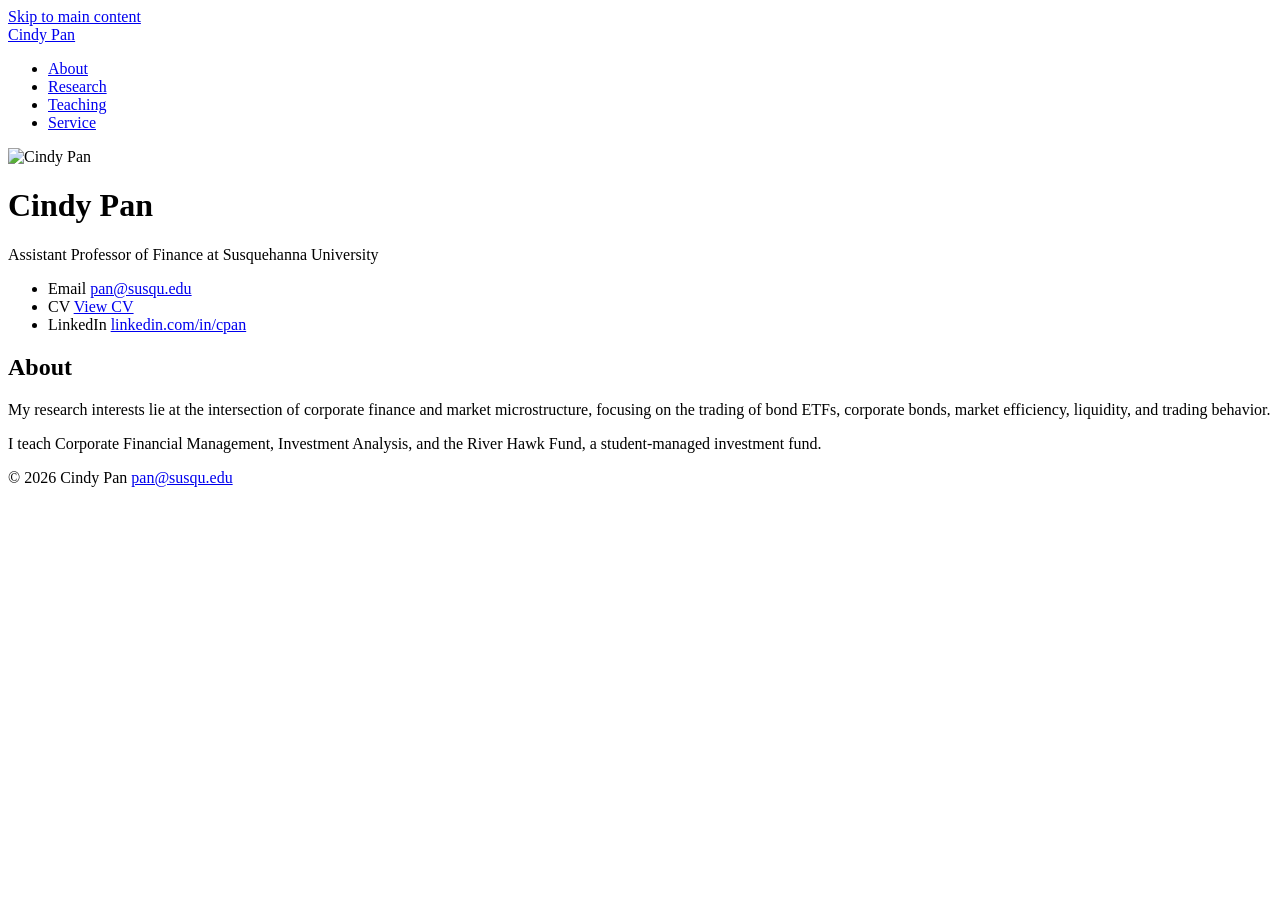
==== index.html @ 850f9528 "Add files via upload" ====
<!DOCTYPE html>
<html lang="en">
<head>
<meta charset="UTF-8">
<meta name="viewport" content="width=device-width, initial-scale=1">
<title>Cindy Pan — About</title>
<meta name="description" content="Academic homepage of Cindy Pan, Assistant Professor of Finance at Susquehanna University.">
<link rel="preconnect" href="https://fonts.googleapis.com">
<link href="https://fonts.googleapis.com/css2?family=Source+Serif+4:wght@400;600;700&family=Inter:wght@400;500;600&display=swap" rel="stylesheet">
<link rel="stylesheet" href="assets/style.css">
</head>
<body>
<a class="skip-link" href="#main">Skip to main content</a>

<header class="site-header">
  <div class="header-inner">
    <div class="site-name"><a href="index.html">Cindy Pan</a></div>
    <nav class="site-nav" aria-label="Primary">
      <ul>
        <li><a href="index.html" aria-current="page">About</a></li>
        <li><a href="research.html">Research</a></li>
        <li><a href="teaching.html">Teaching</a></li>
        <li><a href="service.html">Service</a></li>
      </ul>
    </nav>
  </div>
</header>

<main id="main">
  <div class="about-hero">
    <img class="avatar" src="assets/photo.jpg" alt="Cindy Pan">
    <div>
      <h1 class="name">Cindy Pan</h1>
      <p class="position">Assistant Professor of Finance at Susquehanna University</p>
      <ul class="contact-list">
        <li><span class="label">Email</span> <a href="mailto:pan@susqu.edu">pan@susqu.edu</a></li>
        <li><span class="label">CV</span> <a href="https://drive.google.com/file/d/1JkO4QA0v4dMsuS4y6JJSu9oYVGoU5jHb/view?usp=drive_link">View CV</a></li>
        <li><span class="label">LinkedIn</span> <a href="https://www.linkedin.com/in/cpan/">linkedin.com/in/cpan</a></li>
      </ul>
    </div>
  </div>

  <div class="section-block bio">
    <h2>About</h2>
    <p>My research interests lie at the intersection of corporate finance and market microstructure, focusing on the trading of bond ETFs, corporate bonds, market efficiency, liquidity, and trading behavior.</p>
    <p>I teach Corporate Financial Management, Investment Analysis, and the River Hawk Fund, a student-managed investment fund.</p>
  </div>
</main>

<footer class="site-footer">
  <div class="footer-inner">
    <span>&copy; <span id="year"></span> Cindy Pan</span>
    <a href="mailto:pan@susqu.edu">pan@susqu.edu</a>
  </div>
</footer>

<script>document.getElementById('year').textContent = new Date().getFullYear();</script>
</body>
</html>
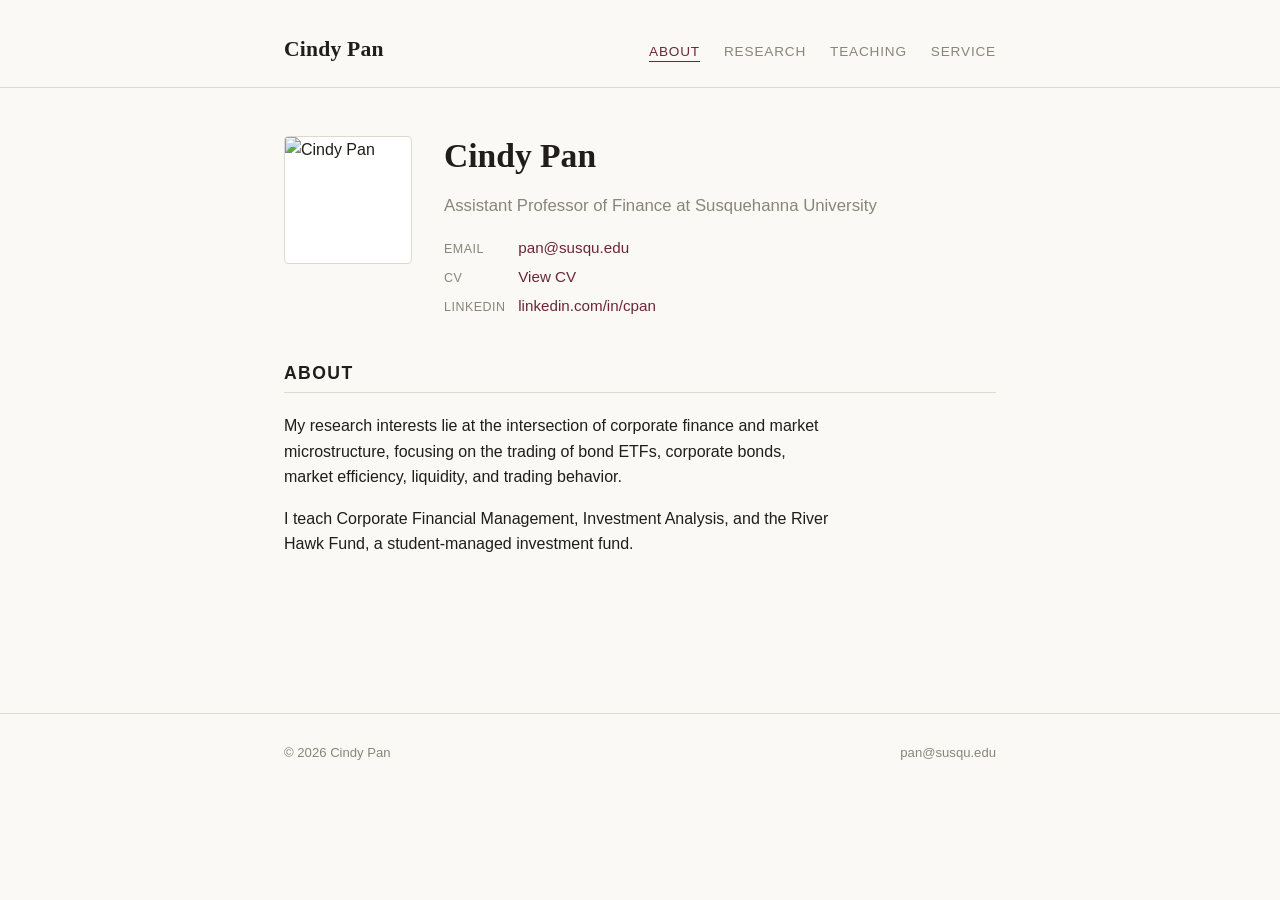
==== commit 209e1f23: "Add files via upload" ====
--- a/index.html
+++ b/index.html
@@ -28,7 +28,7 @@
 
 <main id="main">
   <div class="about-hero">
-    <img class="avatar" src="assets/photo.jpg" alt="Cindy Pan">
+    <img class="avatar" src="assets/photo-full.jpg" alt="Cindy Pan">
     <div>
       <h1 class="name">Cindy Pan</h1>
       <p class="position">Assistant Professor of Finance at Susquehanna University</p>
--- a/assets/style.css
+++ b/assets/style.css
@@ -0,0 +1,315 @@
+/* ============================================================
+   Academic site — shared stylesheet
+   Palette:
+     paper   #FAF9F5   background
+     ink     #201D1A   body text
+     maroon  #6B2737   accent (links, eyebrows, rules)
+     muted   #8A8578   secondary text
+     rule    #DEDACD   hairline borders
+   Type:
+     Display — "Source Serif 4" (headings, name)
+     Body/UI — "Inter" (nav, body copy, labels)
+   ============================================================ */
+
+:root {
+  --paper: #FAF9F5;
+  --ink: #201D1A;
+  --maroon: #6B2737;
+  --muted: #8A8578;
+  --rule: #DEDACD;
+  --max-w: 760px;
+}
+
+* { box-sizing: border-box; }
+
+html { scroll-behavior: smooth; }
+
+body {
+  margin: 0;
+  background: var(--paper);
+  color: var(--ink);
+  font-family: "Inter", -apple-system, BlinkMacSystemFont, "Segoe UI", sans-serif;
+  font-size: 16px;
+  line-height: 1.6;
+  -webkit-font-smoothing: antialiased;
+}
+
+a {
+  color: var(--maroon);
+  text-decoration: none;
+  border-bottom: 1px solid transparent;
+  transition: border-color 0.15s ease;
+}
+a:hover, a:focus-visible { border-bottom-color: var(--maroon); }
+a:focus-visible { outline: 2px solid var(--maroon); outline-offset: 2px; }
+
+h1, h2, h3 {
+  font-family: "Source Serif 4", Georgia, serif;
+  font-weight: 600;
+  line-height: 1.2;
+  margin: 0 0 0.4em;
+  color: var(--ink);
+}
+
+/* ---------- Skip link ---------- */
+.skip-link {
+  position: absolute;
+  left: -9999px;
+  top: 0;
+  background: var(--maroon);
+  color: #fff;
+  padding: 0.6em 1em;
+  z-index: 100;
+}
+.skip-link:focus { left: 1em; top: 1em; }
+
+/* ---------- Header / nav ---------- */
+header.site-header {
+  border-bottom: 1px solid var(--rule);
+}
+
+.header-inner {
+  max-width: var(--max-w);
+  margin: 0 auto;
+  padding: 2rem 1.5rem 1.25rem;
+  display: flex;
+  flex-wrap: wrap;
+  align-items: baseline;
+  justify-content: space-between;
+  gap: 0.75rem 1.5rem;
+}
+
+.site-name {
+  font-family: "Source Serif 4", Georgia, serif;
+  font-size: 1.35rem;
+  font-weight: 600;
+  letter-spacing: 0.01em;
+}
+.site-name a { color: var(--ink); border: none; }
+.site-name a:hover { color: var(--maroon); }
+
+nav.site-nav ul {
+  list-style: none;
+  display: flex;
+  gap: 1.5rem;
+  margin: 0;
+  padding: 0;
+}
+
+nav.site-nav a {
+  color: var(--muted);
+  font-size: 0.85rem;
+  font-weight: 500;
+  letter-spacing: 0.06em;
+  text-transform: uppercase;
+  border: none;
+  padding-bottom: 2px;
+}
+nav.site-nav a:hover,
+nav.site-nav a:focus-visible,
+nav.site-nav a[aria-current="page"] {
+  color: var(--maroon);
+  border-bottom: 1px solid var(--maroon);
+}
+
+/* ---------- Main content ---------- */
+main {
+  max-width: var(--max-w);
+  margin: 0 auto;
+  padding: 3rem 1.5rem 5rem;
+}
+
+.eyebrow {
+  display: block;
+  font-size: 0.75rem;
+  font-weight: 600;
+  letter-spacing: 0.14em;
+  text-transform: uppercase;
+  color: var(--maroon);
+  margin-bottom: 0.6rem;
+}
+
+.page-title {
+  font-size: 2rem;
+  margin-bottom: 1.75rem;
+}
+
+/* ---------- About / hero ---------- */
+.about-hero {
+  display: flex;
+  gap: 2rem;
+  align-items: flex-start;
+  flex-wrap: wrap;
+  margin-bottom: 2.5rem;
+}
+
+.avatar {
+  width: 128px;
+  height: 128px;
+  border-radius: 4px;
+  border: 1px solid var(--rule);
+  background: #fff;
+  flex-shrink: 0;
+}
+
+.about-hero .name {
+  font-size: 2.1rem;
+  margin-bottom: 0.25rem;
+}
+
+.about-hero .position {
+  color: var(--muted);
+  font-size: 1.05rem;
+  margin-bottom: 1rem;
+}
+
+.contact-list {
+  list-style: none;
+  padding: 0;
+  margin: 0;
+  font-size: 0.95rem;
+}
+.contact-list li { margin-bottom: 0.3rem; }
+.contact-list .label {
+  display: inline-block;
+  width: 70px;
+  color: var(--muted);
+  font-size: 0.78rem;
+  letter-spacing: 0.04em;
+  text-transform: uppercase;
+}
+
+.bio p { margin: 0 0 1rem; max-width: 62ch; }
+
+/* ---------- Placeholder callouts ---------- */
+.placeholder {
+  color: var(--muted);
+  font-style: italic;
+}
+
+.placeholder-note {
+  border: 1px dashed var(--rule);
+  background: rgba(107, 39, 55, 0.04);
+  padding: 0.85rem 1.1rem;
+  border-radius: 3px;
+  font-size: 0.85rem;
+  color: var(--muted);
+  margin-bottom: 2.5rem;
+}
+.placeholder-note strong { color: var(--maroon); }
+
+/* ---------- Section blocks ---------- */
+.section-block {
+  margin-bottom: 2.75rem;
+}
+.section-block h2 {
+  font-size: 1.1rem;
+  text-transform: uppercase;
+  letter-spacing: 0.08em;
+  font-family: "Inter", sans-serif;
+  font-weight: 600;
+  color: var(--ink);
+  border-bottom: 1px solid var(--rule);
+  padding-bottom: 0.5rem;
+  margin-bottom: 1.25rem;
+}
+
+/* ---------- Research: numbered entries (a real sequence — the pub list) ---------- */
+.pub-list {
+  list-style: none;
+  margin: 0;
+  padding: 0;
+  counter-reset: pub;
+}
+.pub-entry {
+  counter-increment: pub;
+  position: relative;
+  padding-left: 2.4rem;
+  padding-bottom: 1.6rem;
+  margin-bottom: 1.6rem;
+  border-bottom: 1px solid var(--rule);
+}
+.pub-entry:last-child { border-bottom: none; margin-bottom: 0; }
+.pub-entry::before {
+  content: counter(pub, decimal-leading-zero);
+  position: absolute;
+  left: 0;
+  top: 0.1rem;
+  font-family: "Source Serif 4", serif;
+  font-size: 0.85rem;
+  color: var(--muted);
+}
+.pub-title {
+  font-family: "Source Serif 4", serif;
+  font-size: 1.05rem;
+  font-weight: 600;
+  margin-bottom: 0.35rem;
+}
+.pub-meta {
+  font-size: 0.82rem;
+  color: var(--muted);
+  margin-bottom: 0.5rem;
+}
+.pub-abstract {
+  font-size: 0.93rem;
+  max-width: 64ch;
+}
+
+/* ---------- Teaching / Service: ledger rows ---------- */
+.ledger-group { margin-bottom: 2rem; }
+.ledger-group h3 {
+  font-family: "Inter", sans-serif;
+  font-size: 0.95rem;
+  font-weight: 600;
+  color: var(--maroon);
+  margin-bottom: 0.75rem;
+}
+.ledger-row {
+  display: flex;
+  justify-content: space-between;
+  gap: 1rem;
+  padding: 0.55rem 0;
+  border-bottom: 1px solid var(--rule);
+  font-size: 0.93rem;
+}
+.ledger-row:last-child { border-bottom: none; }
+.ledger-row .course { font-weight: 500; }
+.ledger-row .detail { color: var(--muted); text-align: right; }
+
+.simple-list {
+  margin: 0;
+  padding-left: 1.1rem;
+}
+.simple-list li { margin-bottom: 0.4rem; }
+
+/* ---------- Footer ---------- */
+footer.site-footer {
+  border-top: 1px solid var(--rule);
+  margin-top: 2rem;
+}
+.footer-inner {
+  max-width: var(--max-w);
+  margin: 0 auto;
+  padding: 1.75rem 1.5rem;
+  display: flex;
+  justify-content: space-between;
+  flex-wrap: wrap;
+  gap: 0.5rem;
+  font-size: 0.82rem;
+  color: var(--muted);
+}
+.footer-inner a { color: var(--muted); }
+.footer-inner a:hover { color: var(--maroon); }
+
+/* ---------- Responsive ---------- */
+@media (max-width: 560px) {
+  .header-inner { flex-direction: column; align-items: flex-start; }
+  .about-hero { flex-direction: column; }
+  .ledger-row { flex-direction: column; }
+  .ledger-row .detail { text-align: left; }
+}
+
+@media (prefers-reduced-motion: reduce) {
+  html { scroll-behavior: auto; }
+  a { transition: none; }
+}
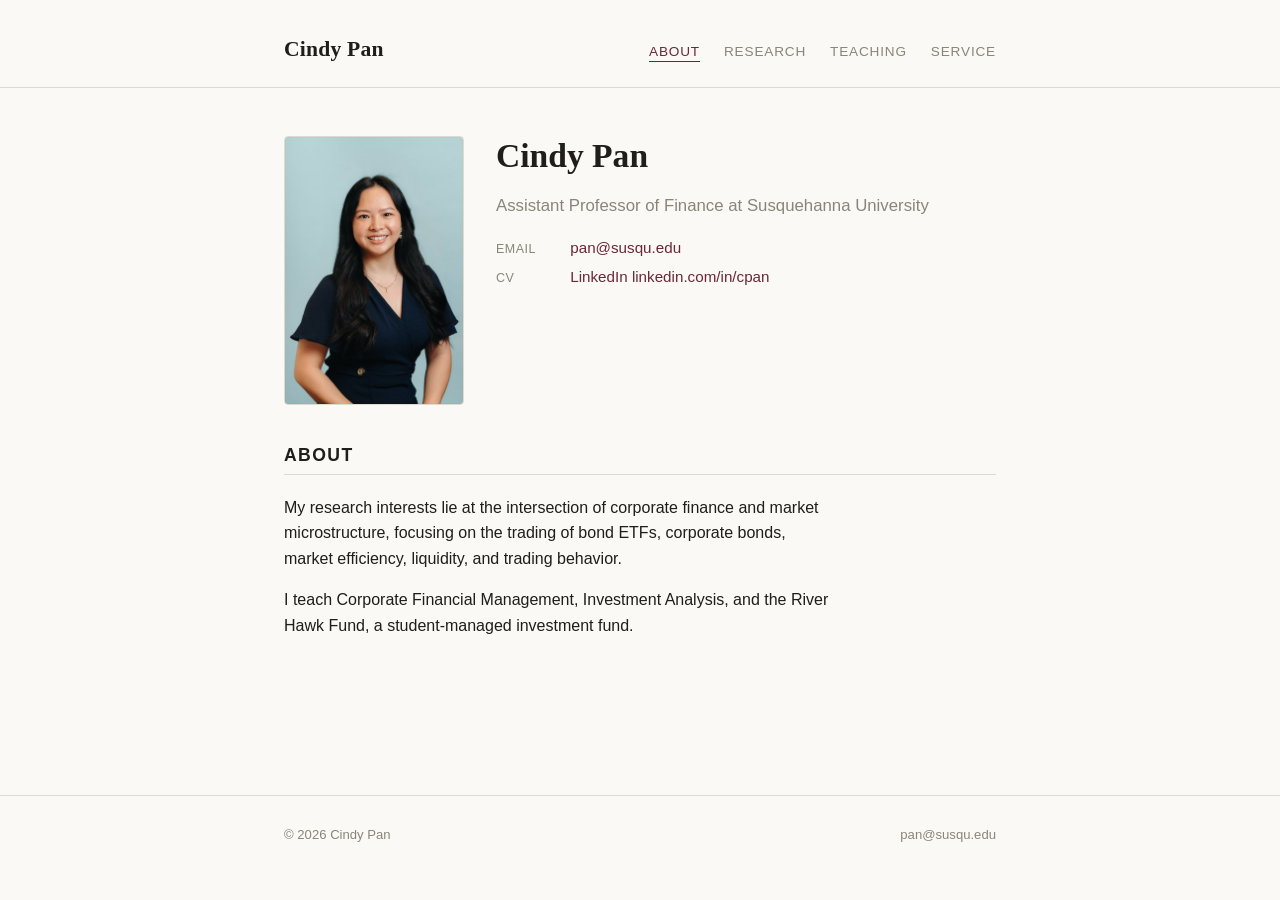
==== commit 19020eef: "Update index.html" ====
--- a/index.html
+++ b/index.html
@@ -34,7 +34,7 @@
       <p class="position">Assistant Professor of Finance at Susquehanna University</p>
       <ul class="contact-list">
         <li><span class="label">Email</span> <a href="mailto:pan@susqu.edu">pan@susqu.edu</a></li>
-        <li><span class="label">CV</span> <a href="https://drive.google.com/file/d/1JkO4QA0v4dMsuS4y6JJSu9oYVGoU5jHb/view?usp=drive_link">View CV</a></li>
+        <li><span class="label">CV</span> <a href="assets/Cindy Pan CV Master File.pdf>View CV</a></li>
         <li><span class="label">LinkedIn</span> <a href="https://www.linkedin.com/in/cpan/">linkedin.com/in/cpan</a></li>
       </ul>
     </div>
--- a/assets/style.css
+++ b/assets/style.css
@@ -144,8 +144,8 @@
 }
 
 .avatar {
-  width: 128px;
-  height: 128px;
+  width: 180px;
+  height: auto;
   border-radius: 4px;
   border: 1px solid var(--rule);
   background: #fff;
@@ -255,7 +255,7 @@
   max-width: 64ch;
 }
 
-/* ---------- Teaching / Service: ledger rows ---------- */
+/* ---------- Teaching / Service: stacked course blocks ---------- */
 .ledger-group { margin-bottom: 2rem; }
 .ledger-group h3 {
   font-family: "Inter", sans-serif;
@@ -264,17 +264,32 @@
   color: var(--maroon);
   margin-bottom: 0.75rem;
 }
-.ledger-row {
+.course-block {
+  padding: 0.9rem 0;
+  border-bottom: 1px solid var(--rule);
+}
+.course-block:last-child { border-bottom: none; }
+.course-name {
+  font-weight: 500;
+  font-size: 0.93rem;
+  margin-bottom: 0.4rem;
+}
+.term-list {
+  list-style: none;
+  margin: 0;
+  padding: 0;
+}
+.term-list li {
   display: flex;
   justify-content: space-between;
   gap: 1rem;
-  padding: 0.55rem 0;
-  border-bottom: 1px solid var(--rule);
-  font-size: 0.93rem;
-}
-.ledger-row:last-child { border-bottom: none; }
-.ledger-row .course { font-weight: 500; }
-.ledger-row .detail { color: var(--muted); text-align: right; }
+  font-size: 0.88rem;
+  color: var(--muted);
+  padding: 0.15rem 0;
+  max-width: 420px;
+}
+.term-list .term-label { color: var(--muted); }
+.term-list .term-rating { color: var(--ink); text-align: right; }
 
 .simple-list {
   margin: 0;
@@ -305,8 +320,8 @@
 @media (max-width: 560px) {
   .header-inner { flex-direction: column; align-items: flex-start; }
   .about-hero { flex-direction: column; }
-  .ledger-row { flex-direction: column; }
-  .ledger-row .detail { text-align: left; }
+  .term-list li { flex-direction: column; gap: 0.1rem; }
+  .term-list .term-rating { text-align: left; }
 }
 
 @media (prefers-reduced-motion: reduce) {
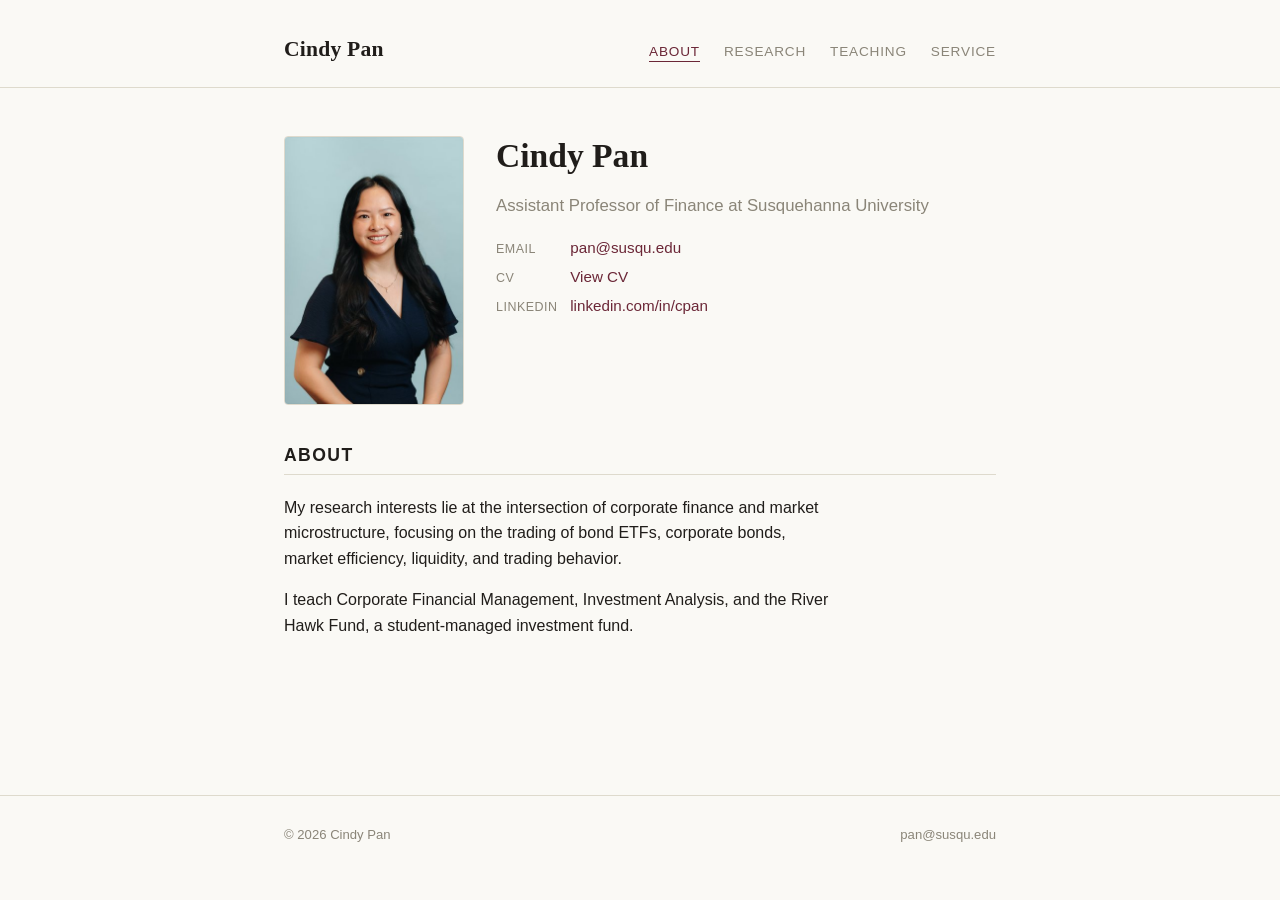
==== commit ac0b9473: "Update index.html" ====
--- a/index.html
+++ b/index.html
@@ -34,7 +34,7 @@
       <p class="position">Assistant Professor of Finance at Susquehanna University</p>
       <ul class="contact-list">
         <li><span class="label">Email</span> <a href="mailto:pan@susqu.edu">pan@susqu.edu</a></li>
-        <li><span class="label">CV</span> <a href="assets/Cindy Pan CV Master File.pdf>View CV</a></li>
+        <li><span class="label">CV</span> <a href="assets/Cindy Pan CV Master File.pdf">View CV</a></li>
         <li><span class="label">LinkedIn</span> <a href="https://www.linkedin.com/in/cpan/">linkedin.com/in/cpan</a></li>
       </ul>
     </div>
